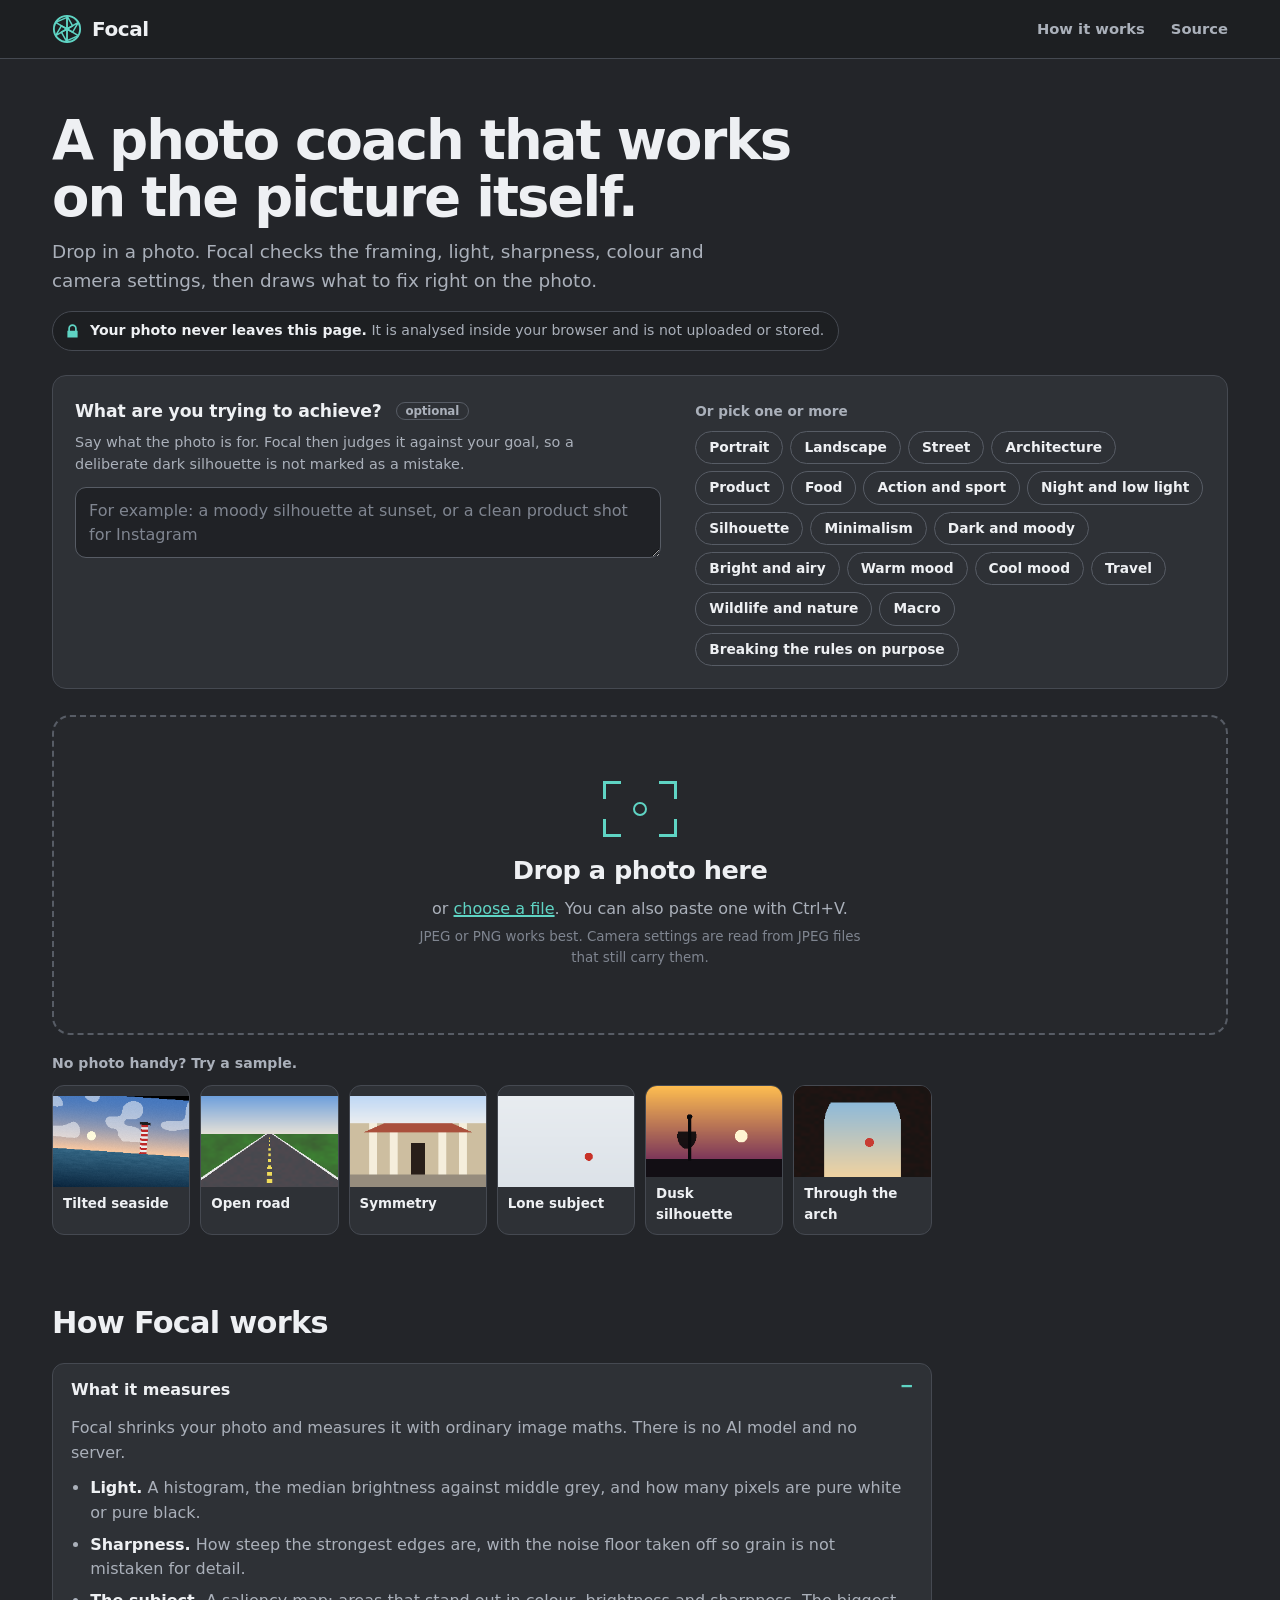
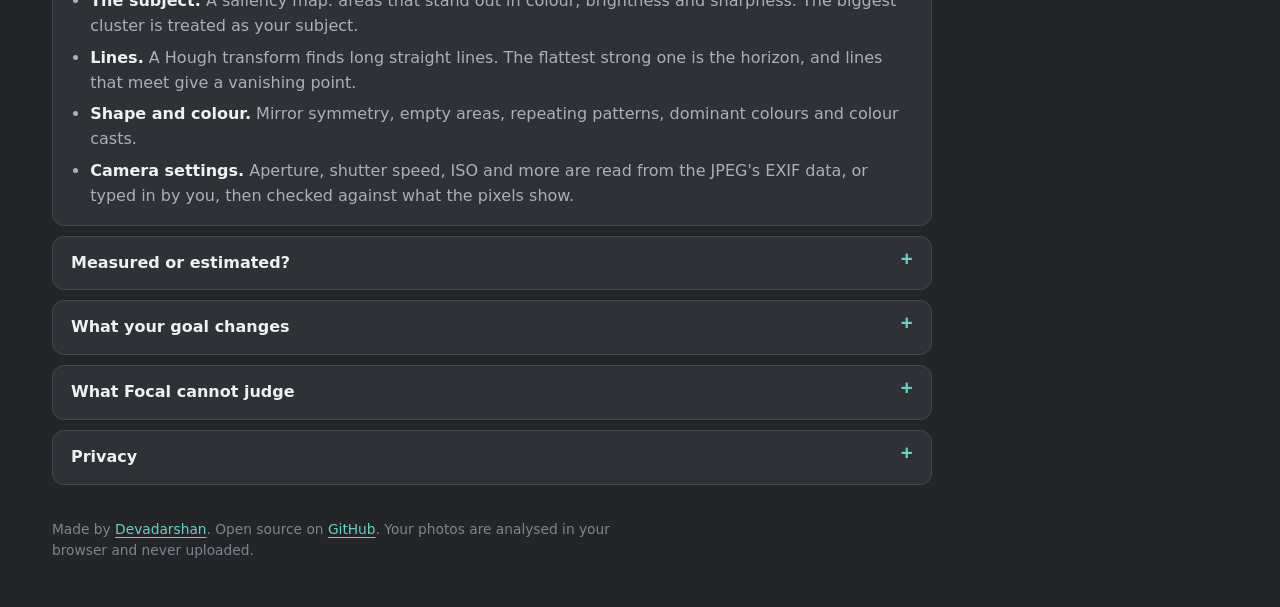
==== index.html @ 164c3d32 "Focal: browser photo coach with framing, light, sharpness, colour and settings checks" ====
<!doctype html>
<html lang="en">
<head>
<meta charset="utf-8">
<meta name="viewport" content="width=device-width, initial-scale=1, viewport-fit=cover">
<title>Focal: a photo coach that runs in your browser</title>
<meta name="description" content="Drop in a photo and Focal checks framing, light, sharpness, colour and camera settings, then shows what to fix right on the picture. Nothing is uploaded.">
<meta name="color-scheme" content="dark">
<link rel="icon" href="assets/icon.svg" type="image/svg+xml">
<link rel="stylesheet" href="css/style.css">
</head>
<body>
<a class="skip" href="#main">Skip to content</a>

<header class="top">
  <div class="wrap top-in">
    <a class="brand" href="./" aria-label="Focal home">
      <svg class="iris" viewBox="0 0 48 48" aria-hidden="true"><circle cx="24" cy="24" r="21" fill="none" stroke="currentColor" stroke-width="3"/><g fill="none" stroke="currentColor" stroke-width="2.4" stroke-linejoin="round"><path d="M24 3 33 19 24 24Z"/><path d="M42.2 13.5 33 29 24 24Z"/><path d="M42.2 34.5 24 24 24 42.5 Z" transform="rotate(0)"/><path d="M24 45 15 29 24 24Z"/><path d="M5.8 34.5 15 19 24 24Z"/><path d="M5.8 13.5 24 24 24 5.5Z"/></g></svg>
      <span>Focal</span>
    </a>
    <nav class="top-nav" aria-label="Page"><a href="#how">How it works</a><a href="https://github.com/devadd2105-max/focal">Source</a></nav>
  </div>
</header>

<main id="main" class="wrap">
  <section class="hero" id="hero">
    <h1>A photo coach that works on the picture itself.</h1>
    <p class="lead">Drop in a photo. Focal checks the framing, light, sharpness, colour and camera settings, then draws what to fix right on the photo.</p>
    <p class="priv"><svg viewBox="0 0 20 20" aria-hidden="true"><path d="M5 9V6.5a5 5 0 0 1 10 0V9h1v8H4V9Zm2 0h6V6.5a3 3 0 0 0-6 0Z" fill="currentColor"/></svg><span><strong>Your photo never leaves this page.</strong> It is analysed inside your browser and is not uploaded or stored.</span></p>
  </section>

  <section class="card intent" aria-labelledby="intent-h">
    <div class="intent-text">
      <label id="intent-h" for="intent">What are you trying to achieve? <span class="opt">optional</span></label>
      <p class="hint">Say what the photo is for. Focal then judges it against your goal, so a deliberate dark silhouette is not marked as a mistake.</p>
      <textarea id="intent" rows="2" maxlength="240" placeholder="For example: a moody silhouette at sunset, or a clean product shot for Instagram" spellcheck="true"></textarea>
      <p class="read" id="read" role="status" aria-live="polite"></p>
    </div>
    <div class="intent-chips">
      <p class="chips-l" id="chips-l">Or pick one or more</p>
      <div class="chips" id="chips" role="group" aria-labelledby="chips-l"></div>
    </div>
  </section>

  <section id="empty" class="empty" aria-labelledby="drop-h">
    <label class="drop" id="drop" for="file">
      <span class="drop-art" aria-hidden="true"><i></i><i></i><i></i><i></i><b></b></span>
      <span class="drop-t" id="drop-h">Drop a photo here</span>
      <span class="drop-s">or <u>choose a file</u>. You can also paste one with Ctrl+V.</span>
      <span class="drop-f">JPEG or PNG works best. Camera settings are read from JPEG files that still carry them.</span>
    </label>
    <input id="file" class="visually-hidden" type="file" accept="image/*">
    <div class="samples">
      <p class="samples-l">No photo handy? Try a sample.</p>
      <div class="sample-row" id="samples"></div>
    </div>
  </section>

  <p class="notice" id="notice" role="alert" hidden></p>
  <div class="busy" id="busy" hidden role="status"><span class="spin" aria-hidden="true"></span><span>Reading your photo…</span></div>

  <section id="result" class="result" hidden aria-label="Your photo and its report">
    <div class="viewer">
      <div class="vbar">
        <div class="vtools" role="group" aria-label="Overlays on the photo">
          <label class="sel"><span>Grid</span><select id="gridsel"><option value="off">Off</option><option value="thirds">Thirds</option><option value="golden">Golden ratio</option><option value="diagonals">Diagonals</option><option value="axis">Centre line</option></select></label>
          <button type="button" class="tgl" data-ov="subject" aria-pressed="false">Subject</button>
          <button type="button" class="tgl" data-ov="lines" aria-pressed="false">Lines</button>
          <button type="button" class="tgl" data-ov="horizon" aria-pressed="false">Horizon</button>
          <button type="button" class="tgl" data-ov="focus" aria-pressed="false">Focus</button>
          <button type="button" class="tgl" data-ov="zebra" aria-pressed="false">Clipping</button>
          <button type="button" class="tgl" data-ov="space" aria-pressed="false">Empty space</button>
        </div>
        <div class="vact">
          <button type="button" class="btn ghost" id="straighten" hidden>Straighten</button>
          <button type="button" class="btn ghost" id="restore" hidden>Back to original</button>
          <label class="btn ghost" for="file">New photo</label>
        </div>
      </div>
      <div class="vf">
        <i class="br tl"></i><i class="br tr"></i><i class="br bl"></i><i class="br brr"></i>
        <div class="frame" id="frame"><img id="photo" alt="Your photo, with the coach's overlays drawn over it" decoding="async"><canvas id="overlay" aria-hidden="true"></canvas></div>
      </div>
      <div class="readout" aria-label="Camera settings and histogram">
        <dl class="lcd" id="lcd"></dl>
        <canvas id="hist" width="240" height="72" aria-label="Brightness histogram" role="img"></canvas>
      </div>
    </div>

    <div class="report">
      <div class="card score" id="score" aria-live="polite">
        <div class="score-main"><div class="big" id="big">–</div><div class="big-l">out of 100<br><span id="verdict">&nbsp;</span></div></div>
        <div class="bars" id="bars"></div>
        <p class="goalline" id="goalline" hidden></p>
      </div>
      <div class="card first" id="first"></div>

      <div class="tabs" role="tablist" aria-label="Report sections" id="tabs">
        <button role="tab" id="t-overview" aria-controls="p-overview" aria-selected="true">Overview</button>
        <button role="tab" id="t-comp" aria-controls="p-comp" aria-selected="false" tabindex="-1">Composition</button>
        <button role="tab" id="t-light" aria-controls="p-light" aria-selected="false" tabindex="-1">Light and colour</button>
        <button role="tab" id="t-focus" aria-controls="p-focus" aria-selected="false" tabindex="-1">Sharpness</button>
        <button role="tab" id="t-set" aria-controls="p-set" aria-selected="false" tabindex="-1">Camera settings</button>
        <button role="tab" id="t-crops" aria-controls="p-crops" aria-selected="false" tabindex="-1">Crops</button>
        <button role="tab" id="t-tech" aria-controls="p-tech" aria-selected="false" tabindex="-1">All techniques</button>
      </div>
      <div class="panel" id="p-overview" role="tabpanel" aria-labelledby="t-overview" tabindex="0"></div>
      <div class="panel" id="p-comp" role="tabpanel" aria-labelledby="t-comp" tabindex="0" hidden></div>
      <div class="panel" id="p-light" role="tabpanel" aria-labelledby="t-light" tabindex="0" hidden></div>
      <div class="panel" id="p-focus" role="tabpanel" aria-labelledby="t-focus" tabindex="0" hidden></div>
      <div class="panel" id="p-set" role="tabpanel" aria-labelledby="t-set" tabindex="0" hidden></div>
      <div class="panel" id="p-crops" role="tabpanel" aria-labelledby="t-crops" tabindex="0" hidden></div>
      <div class="panel" id="p-tech" role="tabpanel" aria-labelledby="t-tech" tabindex="0" hidden></div>
    </div>
  </section>

  <section class="how" id="how" aria-labelledby="how-h">
    <h2 id="how-h">How Focal works</h2>
    <details open><summary>What it measures</summary><div class="d-body">
      <p>Focal shrinks your photo and measures it with ordinary image maths. There is no AI model and no server.</p>
      <ul>
        <li><b>Light.</b> A histogram, the median brightness against middle grey, and how many pixels are pure white or pure black.</li>
        <li><b>Sharpness.</b> How steep the strongest edges are, with the noise floor taken off so grain is not mistaken for detail.</li>
        <li><b>The subject.</b> A saliency map: areas that stand out in colour, brightness and sharpness. The biggest cluster is treated as your subject.</li>
        <li><b>Lines.</b> A Hough transform finds long straight lines. The flattest strong one is the horizon, and lines that meet give a vanishing point.</li>
        <li><b>Shape and colour.</b> Mirror symmetry, empty areas, repeating patterns, dominant colours and colour casts.</li>
        <li><b>Camera settings.</b> Aperture, shutter speed, ISO and more are read from the JPEG's EXIF data, or typed in by you, then checked against what the pixels show.</li>
      </ul>
    </div></details>
    <details><summary>Measured or estimated?</summary><div class="d-body">
      <p>Every finding is labelled. <b>Measured</b> means it comes straight from the pixels, such as the histogram or horizon angle. <b>Estimate</b> means a rule of thumb that can be wrong, such as "foreground layer" or "frame within a frame". Treat estimates as prompts to look again, not verdicts.</p>
    </div></details>
    <details><summary>What your goal changes</summary><div class="d-body">
      <p>Composition rules are guidelines. When you describe your goal, Focal re-weights each finding, and marks some "faults" as deliberate: crushed shadows in a silhouette, a tilt in street work, empty space in minimalism. It reads your words by matching keywords against a list of goals, so it shows which goals it matched. Technical problems such as blur or heavy noise are still reported.</p>
    </div></details>
    <details><summary>What Focal cannot judge</summary><div class="d-body">
      <p>Focal cannot judge emotion, storytelling, originality, S-curves, juxtaposition or scale. A photo can score low and still be a good photograph. Use the score as a checklist, not a grade of your eye.</p>
    </div></details>
    <details><summary>Privacy</summary><div class="d-body">
      <p>Your photo is decoded and analysed in this browser tab. It is never sent anywhere, and Focal keeps no copy. Closing the tab removes it. Straighten and crop work on a copy in memory, and the download is saved on your own device.</p>
    </div></details>
  </section>
</main>

<footer class="foot wrap"><p>Made by <a href="https://github.com/devadd2105-max">Devadarshan</a>. Open source on <a href="https://github.com/devadd2105-max/focal">GitHub</a>. Your photos are analysed in your browser and never uploaded.</p></footer>
<script type="module" src="js/app.js"></script>
</body>
</html>
---- css/style.css ----
/* Focal. A neutral grey surround (the colour photographers edit on, so it never tints your judgement),
   focus-peaking cyan for what works, amber and red for what needs attention. */
:root {
  --bg: #232529; --panel: #2e3136; --panel-2: #383b41; --line: #454951; --line-2: #575c65;
  --text: #eef0f3; --mute: #aab0ba; --faint: #7f8590; --ink: #141518;
  --good: #5fd4c4; --warn: #ffb84a; --bad: #ff6b7d; --info: #9db8ff;
  --sans: ui-sans-serif, system-ui, -apple-system, "Segoe UI", Roboto, "Helvetica Neue", Arial, sans-serif;
  --mono: ui-monospace, "SF Mono", "Cascadia Mono", Consolas, "Liberation Mono", monospace;
  --r: 14px;
}
* { box-sizing: border-box; }
html { -webkit-text-size-adjust: 100%; scroll-behavior: smooth; }
body { margin: 0; background: var(--bg); color: var(--text); font: 400 16px/1.55 var(--sans); min-height: 100vh; }
@media (prefers-reduced-motion: reduce) { html { scroll-behavior: auto; } *, *::before, *::after { animation: none !important; transition: none !important; } }
img, canvas { display: block; }
a { color: var(--good); text-underline-offset: 3px; }
a:hover { color: #fff; }
button, select, textarea, input { font: inherit; color: inherit; }
:focus-visible { outline: 3px solid var(--good); outline-offset: 2px; border-radius: 6px; }
.visually-hidden { position: absolute !important; width: 1px; height: 1px; overflow: hidden; clip: rect(0 0 0 0); white-space: nowrap; }
.skip { position: absolute; left: 12px; top: -60px; background: var(--good); color: var(--ink); padding: 8px 14px; border-radius: 8px; font-weight: 700; z-index: 20; }
.skip:focus { top: 10px; }
.wrap { width: 100%; max-width: 1240px; margin: 0 auto; padding-inline: clamp(14px, 3vw, 32px); }
[hidden] { display: none !important; }

/* ---------------------------------------------------------------- top */
.top { border-bottom: 1px solid var(--line); background: #1d1f22; }
.top-in { display: flex; align-items: center; justify-content: space-between; min-height: 58px; }
.brand { display: inline-flex; align-items: center; gap: 10px; color: var(--text); text-decoration: none; font-weight: 800; font-size: 1.25rem; letter-spacing: -0.02em; }
.iris { width: 30px; height: 30px; color: var(--good); }
.top-nav { display: flex; gap: clamp(12px, 3vw, 26px); }
.top-nav a { color: var(--mute); text-decoration: none; font-weight: 600; font-size: .92rem; }
.top-nav a:hover { color: #fff; }

/* --------------------------------------------------------------- hero */
.hero { padding: clamp(26px, 5vw, 54px) 0 clamp(14px, 2.5vw, 24px); }
.hero h1 { margin: 0 0 12px; max-width: 21ch; font-size: clamp(2rem, 5vw, 3.4rem); line-height: 1.04; font-weight: 800; letter-spacing: -0.035em; text-wrap: balance; }
.lead { margin: 0 0 16px; max-width: 58ch; color: var(--mute); font-size: clamp(1rem, 1.6vw, 1.15rem); }
.priv { display: inline-flex; align-items: flex-start; gap: 9px; margin: 0; padding: 8px 14px 8px 11px; border: 1px solid var(--line); border-radius: 999px; background: #1d1f22; color: var(--mute); font-size: .88rem; max-width: 100%; }
.priv svg { flex: none; width: 17px; height: 17px; margin-top: 3px; color: var(--good); }
.priv strong { color: var(--text); }

/* -------------------------------------------------------------- cards */
.card { background: var(--panel); border: 1px solid var(--line); border-radius: var(--r); padding: clamp(14px, 2.2vw, 22px); }
.opt { margin-left: 8px; padding: 1px 9px; border: 1px solid var(--line-2); border-radius: 99px; color: var(--mute); font-size: .74rem; font-weight: 700; vertical-align: 2px; }
.btn { appearance: none; display: inline-flex; align-items: center; justify-content: center; gap: 6px; padding: 8px 14px; border: 1.5px solid var(--good); border-radius: 10px; background: var(--good); color: var(--ink); font-weight: 700; font-size: .9rem; cursor: pointer; text-decoration: none; line-height: 1.2; transition: background .15s, transform .08s; }
.btn:hover { background: #8be3d6; }
.btn:active { transform: translateY(1px); }
.btn.ghost { background: transparent; color: var(--text); border-color: var(--line-2); }
.btn.ghost:hover { background: var(--panel-2); border-color: var(--mute); }
.btn.small { padding: 5px 10px; font-size: .82rem; }

/* ------------------------------------------------------------- intent */
.intent { display: grid; grid-template-columns: minmax(0, 1.15fr) minmax(0, 1fr); gap: clamp(16px, 3vw, 34px); margin-bottom: clamp(16px, 2.5vw, 26px); }
.intent label { font-weight: 800; font-size: 1.08rem; display: block; letter-spacing: -0.01em; }
.hint { margin: 6px 0 12px; color: var(--mute); font-size: .9rem; max-width: 60ch; }
#intent { width: 100%; padding: 11px 13px; background: #202226; border: 1.5px solid var(--line-2); border-radius: 11px; resize: vertical; min-height: 3.4em; line-height: 1.45; }
#intent::placeholder { color: var(--faint); }
#intent:focus { outline: none; border-color: var(--good); box-shadow: 0 0 0 3px #5fd4c433; }
.read { min-height: 1.4em; margin: 8px 0 0; font-size: .88rem; color: var(--mute); }
.read b { color: var(--good); font-weight: 700; }
.read.warn { color: var(--warn); }
.chips-l { margin: 3px 0 9px; font-size: .85rem; font-weight: 700; color: var(--mute); }
.chips { display: flex; flex-wrap: wrap; gap: 7px; }
.chip { appearance: none; cursor: pointer; border: 1.5px solid var(--line-2); background: transparent; border-radius: 99px; padding: 5px 13px; font-size: .86rem; font-weight: 600; color: var(--text); transition: background .12s, border-color .12s; }
.chip:hover { border-color: var(--mute); background: var(--panel-2); }
.chip[aria-pressed="true"] { background: var(--good); border-color: var(--good); color: var(--ink); }

/* -------------------------------------------------------------- empty */
.empty { display: grid; gap: 18px; padding-bottom: 8px; }
.drop { display: grid; justify-items: center; gap: 6px; text-align: center; padding: clamp(30px, 6vw, 64px) 18px; border: 2px dashed var(--line-2); border-radius: 18px; cursor: pointer; background: #26282c; transition: border-color .15s, background .15s; }
.drop:hover, .drop.over { border-color: var(--good); background: #283033; }
.drop-art { position: relative; width: 74px; height: 56px; margin-bottom: 8px; }
.drop-art i { position: absolute; width: 18px; height: 18px; border: 3px solid var(--good); }
.drop-art i:nth-child(1) { left: 0; top: 0; border-right: 0; border-bottom: 0; } .drop-art i:nth-child(2) { right: 0; top: 0; border-left: 0; border-bottom: 0; }
.drop-art i:nth-child(3) { left: 0; bottom: 0; border-right: 0; border-top: 0; } .drop-art i:nth-child(4) { right: 0; bottom: 0; border-left: 0; border-top: 0; }
.drop-art b { position: absolute; left: 50%; top: 50%; width: 14px; height: 14px; margin: -7px 0 0 -7px; border: 2px solid var(--good); border-radius: 50%; }
.drop-t { font-size: clamp(1.2rem, 2.6vw, 1.6rem); font-weight: 800; letter-spacing: -0.02em; }
.drop-s { color: var(--mute); } .drop-s u { color: var(--good); text-decoration-thickness: 2px; }
.drop-f { color: var(--faint); font-size: .84rem; max-width: 52ch; }
.samples-l { margin: 0 0 10px; color: var(--mute); font-weight: 700; font-size: .88rem; }
.sample-row { display: grid; grid-template-columns: repeat(auto-fill, minmax(138px, 1fr)); gap: 10px; }
.sample { appearance: none; cursor: pointer; padding: 0; text-align: left; border: 1.5px solid var(--line); background: var(--panel); border-radius: 12px; overflow: hidden; color: var(--text); transition: border-color .12s, transform .12s; }
.sample:hover { border-color: var(--good); transform: translateY(-2px); }
.sample canvas { width: 100%; height: auto; aspect-ratio: 3 / 2; background: #1b1c1f; object-fit: cover; }
.sample span { display: block; padding: 7px 10px 9px; font-size: .84rem; font-weight: 700; }
.notice { margin: 14px 0 0; padding: 12px 16px; border: 1px solid #ff6b7d66; background: #ff6b7d1a; border-radius: 12px; color: #ffd0d6; }
.busy { display: flex; align-items: center; gap: 12px; margin: 16px 0; padding: 18px; color: var(--mute); }
.spin { width: 22px; height: 22px; border: 3px solid var(--line-2); border-top-color: var(--good); border-radius: 50%; animation: spin .8s linear infinite; }
@keyframes spin { to { transform: rotate(360deg); } }

/* ------------------------------------------------------------- result */
.result { display: grid; grid-template-columns: minmax(0, 1.22fr) minmax(0, 1fr); gap: clamp(16px, 2.6vw, 30px); align-items: start; padding-bottom: 8px; }
.viewer { position: sticky; top: 12px; min-width: 0; }
.vbar { display: flex; flex-wrap: wrap; justify-content: space-between; align-items: center; gap: 8px 12px; margin-bottom: 10px; }
.vtools { display: flex; flex-wrap: wrap; gap: 6px; align-items: center; }
.sel { display: inline-flex; align-items: center; gap: 7px; padding: 0 4px 0 11px; border: 1.5px solid var(--line-2); border-radius: 99px; font-size: .84rem; font-weight: 700; color: var(--mute); }
.sel select { appearance: none; background: transparent; border: 0; padding: 6px 22px 6px 2px; font-weight: 700; font-size: .84rem; color: var(--text); cursor: pointer; background-image: linear-gradient(45deg, transparent 50%, var(--mute) 50%), linear-gradient(135deg, var(--mute) 50%, transparent 50%); background-position: calc(100% - 11px) 55%, calc(100% - 7px) 55%; background-size: 4px 4px; background-repeat: no-repeat; }
.sel select option { background: var(--panel); color: var(--text); }
.tgl { appearance: none; cursor: pointer; border: 1.5px solid var(--line-2); background: transparent; border-radius: 99px; padding: 5px 12px; font-size: .84rem; font-weight: 700; color: var(--text); transition: background .12s; }
.tgl:hover { background: var(--panel-2); }
.tgl[aria-pressed="true"] { background: var(--good); color: var(--ink); border-color: var(--good); }
.vact { display: flex; gap: 6px; flex-wrap: wrap; }
.vact .btn { padding: 6px 12px; font-size: .84rem; }
.vact label.btn { cursor: pointer; }
.vf { position: relative; display: grid; place-items: center; padding: clamp(14px, 3vw, 26px); background: #191a1d; border: 1px solid var(--line); border-radius: var(--r) var(--r) 0 0; min-height: 200px; }
.br { position: absolute; width: 20px; height: 20px; border: 3px solid #ffffff99; pointer-events: none; z-index: 2; }
.br.tl { left: 8px; top: 8px; border-right: 0; border-bottom: 0; } .br.tr { right: 8px; top: 8px; border-left: 0; border-bottom: 0; }
.br.bl { left: 8px; bottom: 8px; border-right: 0; border-top: 0; } .br.brr { right: 8px; bottom: 8px; border-left: 0; border-top: 0; }
.frame { position: relative; width: fit-content; max-width: 100%; line-height: 0; }
.frame img { max-width: 100%; max-height: min(68vh, 760px); width: auto; height: auto; border-radius: 3px; user-select: none; -webkit-user-drag: none; }
.frame canvas { position: absolute; inset: 0; width: 100%; height: 100%; pointer-events: none; }
.readout { display: flex; align-items: center; justify-content: space-between; gap: 14px; padding: 10px 14px; background: #101113; border: 1px solid var(--line); border-top: 0; border-radius: 0 0 var(--r) var(--r); }
.lcd { display: flex; flex-wrap: wrap; gap: 4px 20px; margin: 0; font-family: var(--mono); min-width: 0; }
.lcd div { display: flex; flex-direction: column; }
.lcd dt { font-size: .62rem; letter-spacing: .08em; text-transform: uppercase; color: var(--faint); }
.lcd dd { margin: 0; font-size: 1.05rem; font-weight: 700; color: #e9f7f4; font-variant-numeric: tabular-nums; }
.lcd .none { color: var(--faint); font-weight: 500; font-size: .82rem; font-family: var(--sans); }
#hist { flex: none; width: 150px; height: 46px; background: #17181b; border-radius: 6px; }

/* -------------------------------------------------------------- score */
.report { min-width: 0; display: grid; gap: 14px; }
.score { display: grid; grid-template-columns: auto minmax(0, 1fr); gap: 8px clamp(14px, 3vw, 28px); align-items: center; }
.score-main { display: flex; align-items: center; gap: 12px; }
.big { font-size: clamp(3.4rem, 8vw, 4.9rem); font-weight: 800; letter-spacing: -0.05em; line-height: 1; font-variant-numeric: tabular-nums; color: var(--c, var(--text)); }
.big-l { font-size: .82rem; color: var(--mute); line-height: 1.35; }
.big-l span { color: var(--text); font-weight: 800; font-size: 1rem; }
.bars { display: grid; gap: 9px; }
.bar { display: grid; grid-template-columns: 6.7em minmax(0, 1fr) 2.2em; align-items: center; gap: 10px; font-size: .86rem; }
.bar b { font-weight: 700; color: var(--mute); }
.bar .track { height: 9px; background: #1b1d20; border-radius: 99px; overflow: hidden; }
.bar .fill { display: block; height: 100%; width: 0; border-radius: 99px; background: var(--c, var(--good)); transition: width .5s cubic-bezier(.2, .9, .3, 1); }
.bar em { font-style: normal; font-family: var(--mono); font-weight: 700; text-align: right; font-variant-numeric: tabular-nums; }
.goalline { grid-column: 1 / -1; margin: 6px 0 0; padding: 10px 12px; border: 1px dashed var(--line-2); border-radius: 10px; font-size: .9rem; color: var(--mute); }
.goalline b { color: var(--text); }
.first h2 { margin: 0 0 10px; font-size: 1.1rem; letter-spacing: -0.01em; }
.first ol { list-style: none; margin: 0; padding: 0; display: grid; gap: 10px; counter-reset: n; }
.first li { counter-increment: n; display: grid; grid-template-columns: 1.7em minmax(0, 1fr) auto; gap: 4px 10px; align-items: start; }
.first li::before { content: counter(n); display: grid; place-items: center; width: 1.6em; height: 1.6em; border-radius: 50%; background: var(--panel-2); border: 1px solid var(--line-2); font-weight: 800; font-size: .8rem; margin-top: 2px; }
.first li p { margin: 2px 0 0; color: var(--mute); font-size: .9rem; }
.first li b { font-weight: 700; }
.first .none { margin: 0; color: var(--mute); }

/* --------------------------------------------------------------- tabs */
.tabs { display: flex; gap: 4px; overflow-x: auto; scrollbar-width: none; border-bottom: 1px solid var(--line); margin-top: 4px; -webkit-overflow-scrolling: touch; }
.tabs::-webkit-scrollbar { display: none; }
.tabs button { appearance: none; flex: none; background: transparent; border: 0; border-bottom: 3px solid transparent; padding: 10px 12px; color: var(--mute); font-weight: 700; font-size: .9rem; cursor: pointer; white-space: nowrap; margin-bottom: -1px; }
.tabs button:hover { color: var(--text); }
.tabs button[aria-selected="true"] { color: var(--text); border-bottom-color: var(--good); }
.panel { display: grid; gap: 12px; padding-top: 4px; min-width: 0; }
.panel:focus-visible { outline-offset: 6px; }
.panel h3 { margin: 10px 0 0; font-size: .98rem; letter-spacing: -0.01em; }
.panel h3:first-child { margin-top: 0; }
.panel > p { margin: 0; color: var(--mute); font-size: .92rem; }

/* ----------------------------------------------------------- findings */
.f { --c: var(--faint); position: relative; padding: 13px 15px 13px 18px; background: var(--panel); border: 1px solid var(--line); border-radius: 12px; overflow: hidden; }
.f::before { content: ""; position: absolute; left: 0; top: 0; bottom: 0; width: 5px; background: var(--c); }
.f.sev-lo { --c: var(--warn); } .f.sev-hi { --c: var(--bad); } .f.good { --c: var(--good); } .f.intent { --c: var(--info); } .f.info { --c: var(--faint); }
.f-head { display: flex; flex-wrap: wrap; align-items: baseline; gap: 4px 10px; }
.f-head h4 { margin: 0; font-size: 1rem; font-weight: 800; letter-spacing: -0.01em; }
.tag { font-family: var(--mono); font-size: .74rem; padding: 1px 8px; border-radius: 99px; border: 1px solid var(--line-2); color: var(--mute); white-space: normal; }
.tag.est { border-style: dashed; }
.tag.intent { color: var(--info); border-color: #9db8ff77; }
.tag.ok { color: var(--good); border-color: #5fd4c477; }
.f p { margin: 5px 0 0; color: var(--mute); font-size: .92rem; }
.f details { margin-top: 8px; }
.f summary { cursor: pointer; font-weight: 700; font-size: .86rem; color: var(--text); }
.f details p { color: var(--text); }
.f details b { color: var(--good); font-weight: 700; }
.f .act { margin-top: 9px; display: flex; flex-wrap: wrap; gap: 8px; }
.intent-note { color: var(--info) !important; }

/* panels: light and colour */
.meter { padding: 4px 2px 0; }
.meter svg { width: 100%; height: auto; overflow: visible; }
.palette { display: flex; height: 38px; border-radius: 9px; overflow: hidden; border: 1px solid var(--line); }
.palette i { display: block; min-width: 4px; }
.pal-l { display: flex; flex-wrap: wrap; gap: 4px 14px; margin: 6px 0 0; font-size: .8rem; color: var(--mute); font-family: var(--mono); }
.fits { display: grid; gap: 7px; }
.fit { display: grid; grid-template-columns: 8.8em minmax(0, 1fr) 2.6em; gap: 10px; align-items: center; font-size: .86rem; }
.fit .track { height: 8px; background: #1b1d20; border-radius: 99px; overflow: hidden; }
.fit .fill { display: block; height: 100%; background: var(--good); border-radius: 99px; }
.fit.best b { color: var(--good); }
.fit em { font-style: normal; font-family: var(--mono); text-align: right; color: var(--mute); }

/* settings form */
.setcard { padding: 14px 15px; background: var(--panel); border: 1px solid var(--line); border-radius: 12px; }
.setcard h4 { margin: 0 0 8px; font-size: 1rem; }
.srcnote { margin: 0 0 10px; color: var(--mute); font-size: .88rem; }
.setform { display: grid; grid-template-columns: repeat(2, minmax(0, 1fr)); gap: 10px 12px; }
.setform label { display: grid; gap: 3px; font-size: .78rem; font-weight: 700; color: var(--mute); }
.setform label.wide { grid-column: 1 / -1; }
.setform input, .setform select { width: 100%; padding: 8px 10px; background: #202226; border: 1.5px solid var(--line-2); border-radius: 9px; font-size: .95rem; font-family: var(--mono); color: var(--text); min-width: 0; }
.setform input::placeholder { color: var(--faint); }
.setform input:focus, .setform select:focus { outline: none; border-color: var(--good); }
.setform small { font-weight: 500; color: var(--faint); font-family: var(--sans); }
.setcard .row { display: flex; gap: 8px; margin-top: 12px; flex-wrap: wrap; }

/* crops */
.crops { display: grid; gap: 12px; }
.crop { display: grid; grid-template-columns: 112px minmax(0, 1fr); gap: 4px 14px; padding: 12px; background: var(--panel); border: 1px solid var(--line); border-radius: 12px; align-items: start; }
.crop canvas { width: 112px; height: auto; max-height: 112px; border-radius: 6px; background: #1b1c1f; object-fit: contain; }
.crop h4 { margin: 0; font-size: .98rem; }
.crop p { margin: 3px 0 0; font-size: .88rem; color: var(--mute); }
.crop .act { grid-column: 1 / -1; display: flex; flex-wrap: wrap; gap: 8px; margin-top: 8px; }
.gain { color: var(--good); font-family: var(--mono); font-weight: 700; }

/* techniques */
.tgroup { display: grid; gap: 6px; }
.tgroup h3 { margin-bottom: 2px; }
.tech { border: 1px solid var(--line); background: var(--panel); border-radius: 10px; }
.tech summary { cursor: pointer; padding: 9px 12px; display: grid; grid-template-columns: 1.5em minmax(0, 1fr) auto; gap: 8px; align-items: center; list-style: none; font-weight: 700; font-size: .92rem; }
.tech summary::-webkit-details-marker { display: none; }
.tech .mk { display: grid; place-items: center; width: 1.3em; height: 1.3em; border-radius: 50%; border: 1.5px solid var(--line-2); font-size: .8rem; color: var(--faint); }
.tech.used .mk { background: var(--good); border-color: var(--good); color: var(--ink); }
.tech.used summary { color: var(--text); } .tech:not(.used) summary { color: var(--mute); }
.tech .body { padding: 0 12px 11px 42px; font-size: .88rem; color: var(--mute); display: grid; gap: 4px; }
.tech .body b { color: var(--text); }
.chip-list { display: flex; flex-wrap: wrap; gap: 6px; margin: 0; padding: 0; list-style: none; }
.chip-list li { padding: 3px 10px; border: 1px dashed var(--line-2); border-radius: 99px; font-size: .82rem; color: var(--mute); }
.tips { margin: 0; padding-left: 1.2em; color: var(--mute); font-size: .9rem; display: grid; gap: 4px; }
.tips b { color: var(--text); }

/* -------------------------------------------------------------- how */
.how { padding: clamp(28px, 5vw, 56px) 0 8px; max-width: 880px; }
.how h2 { margin: 0 0 16px; font-size: clamp(1.4rem, 3vw, 1.9rem); letter-spacing: -0.025em; }
.how details { margin-top: 10px; background: var(--panel); border: 1px solid var(--line); border-radius: 12px; }
.how summary { cursor: pointer; padding: 14px 18px; font-weight: 800; list-style: none; display: flex; justify-content: space-between; gap: 12px; }
.how summary::-webkit-details-marker { display: none; }
.how summary::after { content: "+"; font: 700 1.3em/1 var(--mono); color: var(--good); }
.how details[open] summary::after { content: "−"; }
.d-body { padding: 0 18px 16px; display: grid; gap: 10px; color: var(--mute); }
.d-body p, .d-body ul { margin: 0; } .d-body ul { padding-left: 1.2em; display: grid; gap: 7px; } .d-body b { color: var(--text); }
.foot { padding-top: 26px; padding-bottom: 46px; color: var(--faint); font-size: .86rem; }
.foot p { margin: 0; max-width: 70ch; }

/* ---------------------------------------------------------- responsive */
@media (max-width: 1000px) {
  .result { grid-template-columns: minmax(0, 1fr); }
  .viewer { position: static; }
  .intent { grid-template-columns: minmax(0, 1fr); }
}
@media (max-width: 640px) {
  .vtools { flex-wrap: nowrap; overflow-x: auto; max-width: 100%; padding-bottom: 4px; scrollbar-width: none; }
  .vtools::-webkit-scrollbar { display: none; }
  .vtools > * { flex: none; }
  .vbar { flex-direction: column; align-items: stretch; }
  .vact { justify-content: flex-start; }
  .score { grid-template-columns: minmax(0, 1fr); }
  .readout { flex-direction: column; align-items: stretch; }
  #hist { width: 100%; height: 56px; }
  .crop { grid-template-columns: 84px minmax(0, 1fr); } .crop canvas { width: 84px; }
  .setform { grid-template-columns: minmax(0, 1fr); }
  .fit { grid-template-columns: 7.4em minmax(0, 1fr) 2.6em; }
  .first li { grid-template-columns: 1.7em minmax(0, 1fr); } .first li .btn { grid-column: 2; justify-self: start; }
  .hero h1 { max-width: none; }
}
.drop:focus-within{border-color:var(--good);outline:3px solid var(--good);outline-offset:3px}
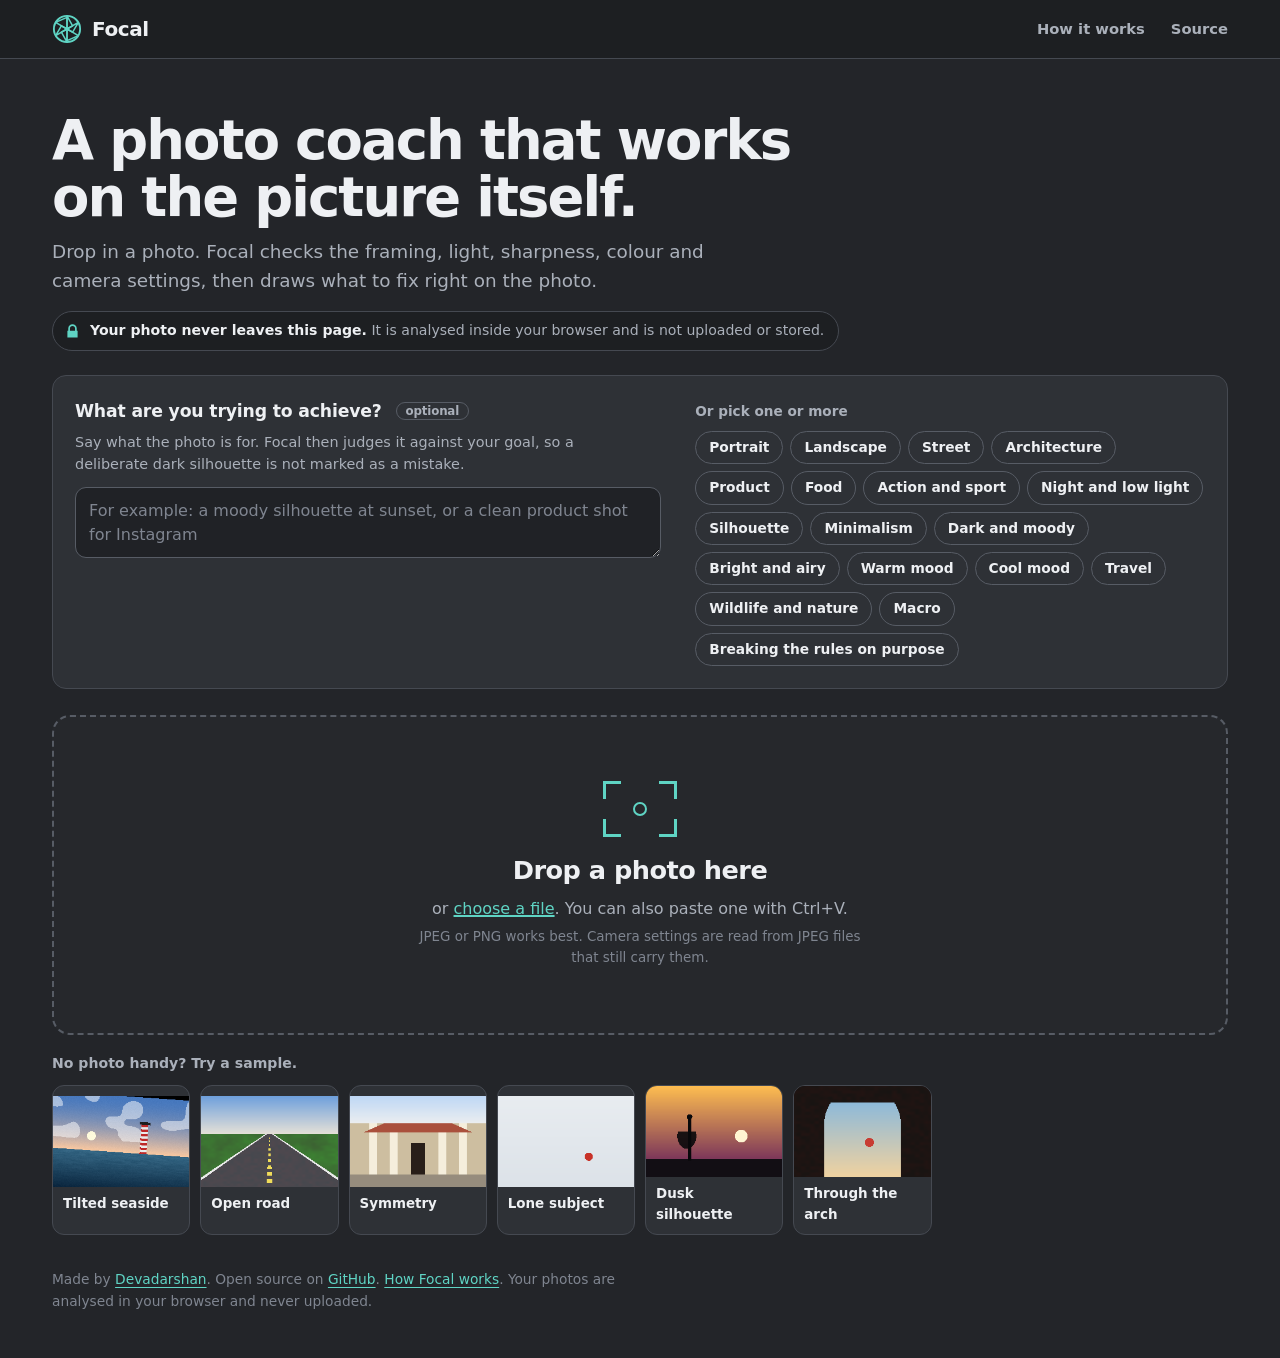
==== commit ba56944d: "Move How Focal works to its own page" ====
--- a/index.html
+++ b/index.html
@@ -18,7 +18,7 @@
       <svg class="iris" viewBox="0 0 48 48" aria-hidden="true"><circle cx="24" cy="24" r="21" fill="none" stroke="currentColor" stroke-width="3"/><g fill="none" stroke="currentColor" stroke-width="2.4" stroke-linejoin="round"><path d="M24 3 33 19 24 24Z"/><path d="M42.2 13.5 33 29 24 24Z"/><path d="M42.2 34.5 24 24 24 42.5 Z" transform="rotate(0)"/><path d="M24 45 15 29 24 24Z"/><path d="M5.8 34.5 15 19 24 24Z"/><path d="M5.8 13.5 24 24 24 5.5Z"/></g></svg>
       <span>Focal</span>
     </a>
-    <nav class="top-nav" aria-label="Page"><a href="#how">How it works</a><a href="https://github.com/devadd2105-max/focal">Source</a></nav>
+    <nav class="top-nav" aria-label="Page"><a href="how-it-works.html">How it works</a><a href="https://github.com/devadd2105-max/focal">Source</a></nav>
   </div>
 </header>
 
@@ -113,36 +113,9 @@
       <div class="panel" id="p-tech" role="tabpanel" aria-labelledby="t-tech" tabindex="0" hidden></div>
     </div>
   </section>
-
-  <section class="how" id="how" aria-labelledby="how-h">
-    <h2 id="how-h">How Focal works</h2>
-    <details open><summary>What it measures</summary><div class="d-body">
-      <p>Focal shrinks your photo and measures it with ordinary image maths. There is no AI model and no server.</p>
-      <ul>
-        <li><b>Light.</b> A histogram, the median brightness against middle grey, and how many pixels are pure white or pure black.</li>
-        <li><b>Sharpness.</b> How steep the strongest edges are, with the noise floor taken off so grain is not mistaken for detail.</li>
-        <li><b>The subject.</b> A saliency map: areas that stand out in colour, brightness and sharpness. The biggest cluster is treated as your subject.</li>
-        <li><b>Lines.</b> A Hough transform finds long straight lines. The flattest strong one is the horizon, and lines that meet give a vanishing point.</li>
-        <li><b>Shape and colour.</b> Mirror symmetry, empty areas, repeating patterns, dominant colours and colour casts.</li>
-        <li><b>Camera settings.</b> Aperture, shutter speed, ISO and more are read from the JPEG's EXIF data, or typed in by you, then checked against what the pixels show.</li>
-      </ul>
-    </div></details>
-    <details><summary>Measured or estimated?</summary><div class="d-body">
-      <p>Every finding is labelled. <b>Measured</b> means it comes straight from the pixels, such as the histogram or horizon angle. <b>Estimate</b> means a rule of thumb that can be wrong, such as "foreground layer" or "frame within a frame". Treat estimates as prompts to look again, not verdicts.</p>
-    </div></details>
-    <details><summary>What your goal changes</summary><div class="d-body">
-      <p>Composition rules are guidelines. When you describe your goal, Focal re-weights each finding, and marks some "faults" as deliberate: crushed shadows in a silhouette, a tilt in street work, empty space in minimalism. It reads your words by matching keywords against a list of goals, so it shows which goals it matched. Technical problems such as blur or heavy noise are still reported.</p>
-    </div></details>
-    <details><summary>What Focal cannot judge</summary><div class="d-body">
-      <p>Focal cannot judge emotion, storytelling, originality, S-curves, juxtaposition or scale. A photo can score low and still be a good photograph. Use the score as a checklist, not a grade of your eye.</p>
-    </div></details>
-    <details><summary>Privacy</summary><div class="d-body">
-      <p>Your photo is decoded and analysed in this browser tab. It is never sent anywhere, and Focal keeps no copy. Closing the tab removes it. Straighten and crop work on a copy in memory, and the download is saved on your own device.</p>
-    </div></details>
-  </section>
 </main>
 
-<footer class="foot wrap"><p>Made by <a href="https://github.com/devadd2105-max">Devadarshan</a>. Open source on <a href="https://github.com/devadd2105-max/focal">GitHub</a>. Your photos are analysed in your browser and never uploaded.</p></footer>
+<footer class="foot wrap"><p>Made by <a href="https://github.com/devadd2105-max">Devadarshan</a>. Open source on <a href="https://github.com/devadd2105-max/focal">GitHub</a>. <a href="how-it-works.html">How Focal works</a>. Your photos are analysed in your browser and never uploaded.</p></footer>
 <script type="module" src="js/app.js"></script>
 </body>
 </html>
--- a/css/style.css
+++ b/css/style.css
@@ -257,3 +257,27 @@
   .hero h1 { max-width: none; }
 }
 .drop:focus-within{border-color:var(--good);outline:3px solid var(--good);outline-offset:3px}
+
+/* impact, playbook, eye */
+.working .wlist, .eye { list-style: none; margin: 0; padding: 0; display: grid; gap: 8px; }
+.working .wlist li { display: grid; gap: 2px; padding: 8px 10px 8px 12px; border-left: 3px solid var(--good); background: rgba(255,255,255,.02); border-radius: 0 8px 8px 0; }
+.working .wlist li.up { border-left-color: var(--warn); }
+.working .wlist b { font-size: .95rem; }
+.working .wlist span { color: var(--muted); font-size: .9rem; }
+.working h4.lift { margin-top: 14px; }
+.eye { counter-reset: q; }
+.eye li { counter-increment: q; padding-left: 28px; position: relative; color: var(--text); }
+.eye li::before { content: counter(q); position: absolute; left: 0; top: 0; width: 20px; height: 20px; border-radius: 50%; border: 1px solid var(--line); display: grid; place-items: center; font-size: .75rem; color: var(--muted); }
+.playbook .tablewrap { overflow-x: auto; margin: 8px 0 12px; }
+.playbook table { border-collapse: collapse; width: 100%; min-width: 520px; font-size: .88rem; }
+.playbook th, .playbook td { text-align: left; padding: 7px 9px; border-bottom: 1px solid var(--line); vertical-align: top; }
+.playbook thead th { color: var(--muted); font-weight: 600; }
+.playbook details { margin-top: 8px; border-top: 1px solid var(--line); padding-top: 8px; }
+.playbook summary { cursor: pointer; font-weight: 600; }
+.panel > *, .setcard { min-width: 0; max-width: 100%; }
+.playbook .tablewrap { max-width: 100%; overflow-x: auto; -webkit-overflow-scrolling: touch; }
+
+.sits { list-style: none; margin: 10px 0 14px; padding: 0; display: grid; gap: 8px; }
+.sit { display: grid; gap: 4px; padding: 9px 11px; border: 1px solid var(--line); border-radius: 10px; background: rgba(255,255,255,.02); }
+.sit .vals { display: flex; flex-wrap: wrap; gap: 4px 6px; }
+.sit .vals i { font-style: normal; font-size: .82rem; padding: 2px 8px; border-radius: 999px; background: var(--panel); border: 1px solid var(--line); color: var(--text); }
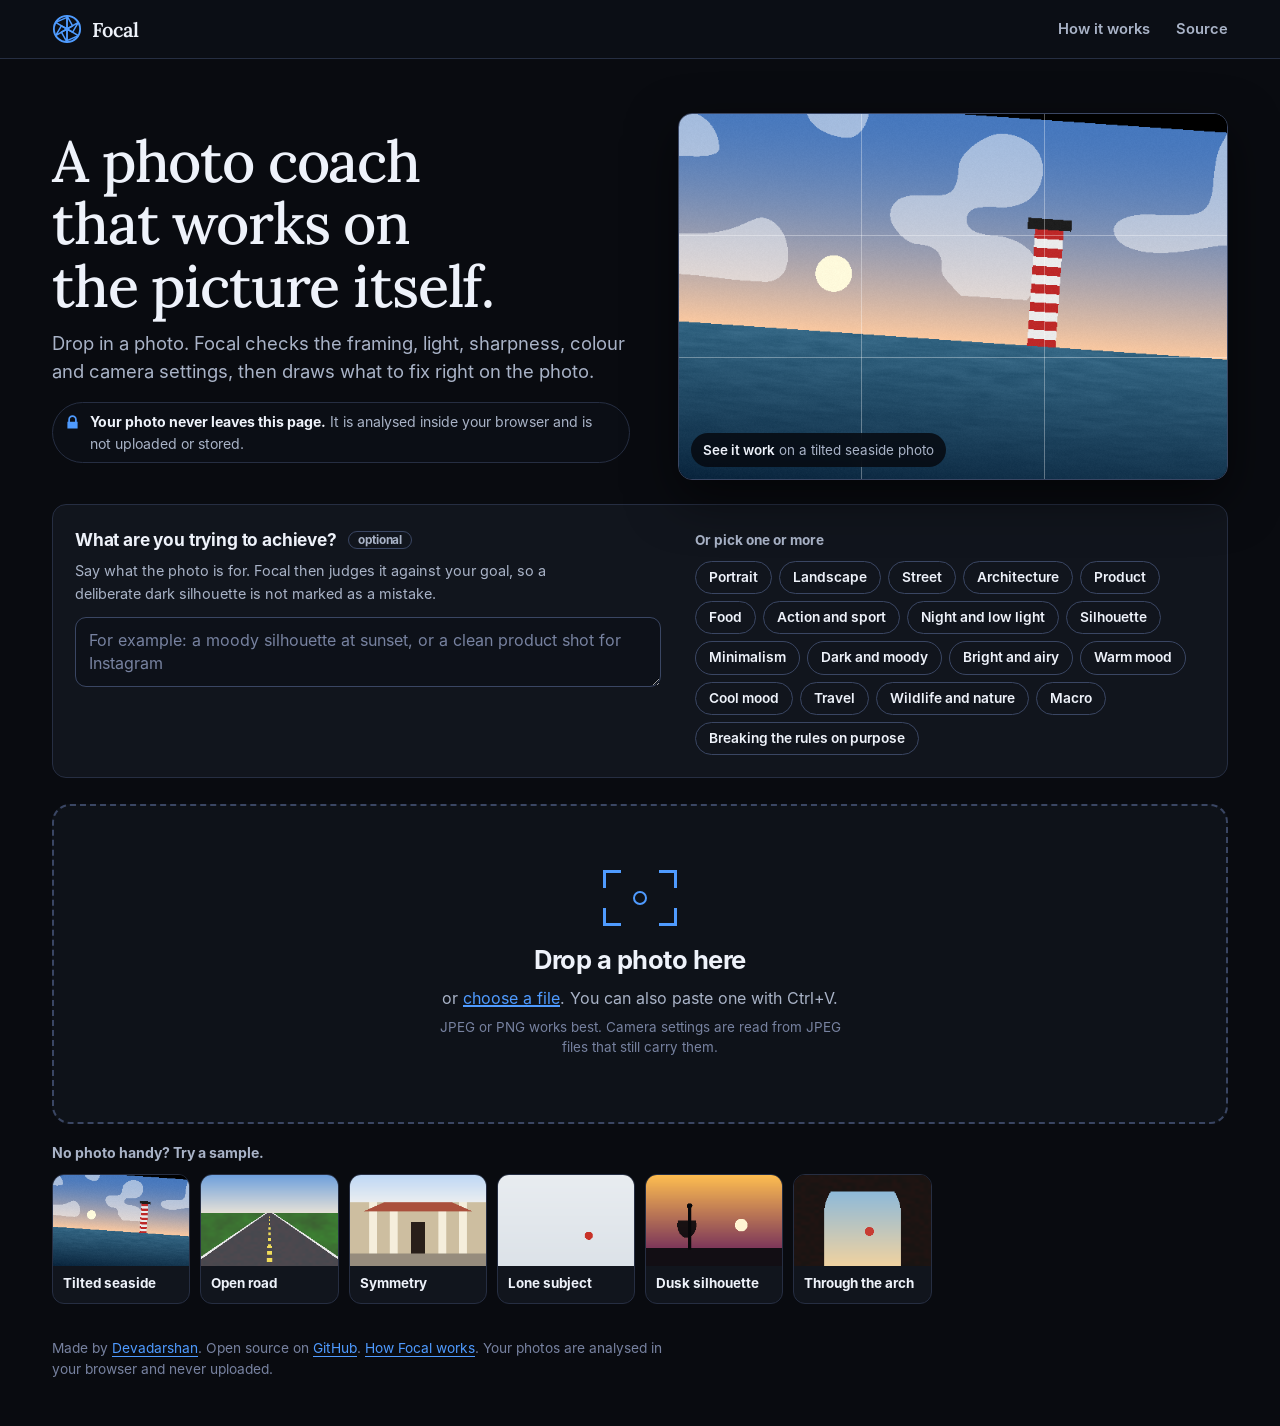
==== commit a7783035: "Landing demo that runs a real sample, and group icons on findings" ====
--- a/index.html
+++ b/index.html
@@ -24,9 +24,18 @@
 
 <main id="main" class="wrap">
   <section class="hero" id="hero">
+    <div class="hero-in">
+      <div class="hero-copy">
     <h1>A photo coach that works on the picture itself.</h1>
     <p class="lead">Drop in a photo. Focal checks the framing, light, sharpness, colour and camera settings, then draws what to fix right on the photo.</p>
     <p class="priv"><svg viewBox="0 0 20 20" aria-hidden="true"><path d="M5 9V6.5a5 5 0 0 1 10 0V9h1v8H4V9Zm2 0h6V6.5a3 3 0 0 0-6 0Z" fill="currentColor"/></svg><span><strong>Your photo never leaves this page.</strong> It is analysed inside your browser and is not uploaded or stored.</span></p>
+      </div>
+      <button type="button" class="hero-demo" id="herodemo" aria-label="Try Focal on a sample photo: a tilted seaside">
+        <canvas id="herocv" width="720" height="480" aria-hidden="true"></canvas>
+        <span class="hd-grid" aria-hidden="true"></span>
+        <span class="hd-cap"><b>See it work</b> on a tilted seaside photo</span>
+      </button>
+    </div>
   </section>
 
   <section class="card intent" aria-labelledby="intent-h">
@@ -64,14 +73,14 @@
       <div class="vbar">
         <div class="vtools" role="group" aria-label="Overlays on the photo">
           <label class="sel"><span>Grid</span><select id="gridsel"><option value="off">Off</option><option value="thirds">Thirds</option><option value="golden">Golden ratio</option><option value="diagonals">Diagonals</option><option value="axis">Centre line</option></select></label>
-          <button type="button" class="tgl" data-ov="subject" aria-pressed="false">Subject</button>
-          <button type="button" class="tgl" data-ov="lines" aria-pressed="false">Lines</button>
-          <button type="button" class="tgl" data-ov="horizon" aria-pressed="false">Horizon</button>
-          <button type="button" class="tgl" data-ov="focus" aria-pressed="false">Focus</button>
-          <button type="button" class="tgl" data-ov="zebra" aria-pressed="false">Clipping</button>
-          <button type="button" class="tgl" data-ov="space" aria-pressed="false">Empty space</button>
+          <button type="button" class="tgl" data-ov="subject" aria-pressed="false" title="Subject (O)">Subject</button>
+          <button type="button" class="tgl" data-ov="lines" aria-pressed="false" title="Lines (N)">Lines</button>
+          <button type="button" class="tgl" data-ov="horizon" aria-pressed="false" title="Horizon (H)">Horizon</button>
+          <button type="button" class="tgl" data-ov="focus" aria-pressed="false" title="Focus (F)">Focus</button>
+          <button type="button" class="tgl" data-ov="zebra" aria-pressed="false" title="Clipping (J)">Clipping</button>
+          <button type="button" class="tgl" data-ov="space" aria-pressed="false" title="Empty space (E)">Empty space</button>
         </div>
-        <div class="vact">
+        <div class="vact"><span class="keys" aria-hidden="true">G grid · J clipping · L lights out</span>
           <button type="button" class="btn ghost" id="straighten" hidden>Straighten</button>
           <button type="button" class="btn ghost" id="restore" hidden>Back to original</button>
           <label class="btn ghost" for="file">New photo</label>
--- a/css/style.css
+++ b/css/style.css
@@ -1,10 +1,17 @@
+@font-face{font-family:"Inter";font-weight:400;font-display:swap;src:url(../fonts/Inter-Regular.woff) format("woff")}
+@font-face{font-family:"Inter";font-weight:500;font-display:swap;src:url(../fonts/Inter-Medium.woff) format("woff")}
+@font-face{font-family:"Inter";font-weight:600;font-display:swap;src:url(../fonts/Inter-SemiBold.woff) format("woff")}
+@font-face{font-family:"Inter";font-weight:700 800;font-display:swap;src:url(../fonts/Inter-Bold.woff) format("woff")}
+@font-face{font-family:"Lora";font-weight:400 700;font-display:swap;src:url(../fonts/Lora.woff) format("woff")}
+@font-face{font-family:"Lora";font-style:italic;font-weight:400 700;font-display:swap;src:url(../fonts/Lora-Italic.woff) format("woff")}
 /* Focal. A neutral grey surround (the colour photographers edit on, so it never tints your judgement),
    focus-peaking cyan for what works, amber and red for what needs attention. */
 :root {
-  --bg: #232529; --panel: #2e3136; --panel-2: #383b41; --line: #454951; --line-2: #575c65;
-  --text: #eef0f3; --mute: #aab0ba; --faint: #7f8590; --ink: #141518;
-  --good: #5fd4c4; --warn: #ffb84a; --bad: #ff6b7d; --info: #9db8ff;
-  --sans: ui-sans-serif, system-ui, -apple-system, "Segoe UI", Roboto, "Helvetica Neue", Arial, sans-serif;
+  --bg: #090b10; --panel: #11151d; --panel-2: #1a2030; --line: #262e42; --line-2: #3a4663;
+  --text: #eef2fa; --mute: #a9b3c7; --faint: #7782a0; --ink: #05070c;
+  --good: #4f9bff; --warn: #ffb84a; --bad: #ff6b7d; --info: #b4c8ff;
+  --serif: "Lora", Georgia, "Times New Roman", serif;
+  --sans: "Inter", ui-sans-serif, system-ui, -apple-system, "Segoe UI", Roboto, "Helvetica Neue", Arial, sans-serif;
   --mono: ui-monospace, "SF Mono", "Cascadia Mono", Consolas, "Liberation Mono", monospace;
   --r: 14px;
 }
@@ -24,7 +31,7 @@
 [hidden] { display: none !important; }
 
 /* ---------------------------------------------------------------- top */
-.top { border-bottom: 1px solid var(--line); background: #1d1f22; }
+.top { border-bottom: 1px solid var(--line); background: #0b0e15; }
 .top-in { display: flex; align-items: center; justify-content: space-between; min-height: 58px; }
 .brand { display: inline-flex; align-items: center; gap: 10px; color: var(--text); text-decoration: none; font-weight: 800; font-size: 1.25rem; letter-spacing: -0.02em; }
 .iris { width: 30px; height: 30px; color: var(--good); }
@@ -34,9 +41,9 @@
 
 /* --------------------------------------------------------------- hero */
 .hero { padding: clamp(26px, 5vw, 54px) 0 clamp(14px, 2.5vw, 24px); }
-.hero h1 { margin: 0 0 12px; max-width: 21ch; font-size: clamp(2rem, 5vw, 3.4rem); line-height: 1.04; font-weight: 800; letter-spacing: -0.035em; text-wrap: balance; }
+.hero h1 { margin: 0 0 12px; max-width: 21ch; font-family: var(--serif); font-size: clamp(2.1rem, 5vw, 3.6rem); line-height: 1.08; font-weight: 500; letter-spacing: -0.02em; text-wrap: balance; }
 .lead { margin: 0 0 16px; max-width: 58ch; color: var(--mute); font-size: clamp(1rem, 1.6vw, 1.15rem); }
-.priv { display: inline-flex; align-items: flex-start; gap: 9px; margin: 0; padding: 8px 14px 8px 11px; border: 1px solid var(--line); border-radius: 999px; background: #1d1f22; color: var(--mute); font-size: .88rem; max-width: 100%; }
+.priv { display: inline-flex; align-items: flex-start; gap: 9px; margin: 0; padding: 8px 14px 8px 11px; border: 1px solid var(--line); border-radius: 999px; background: #0b0e15; color: var(--mute); font-size: .88rem; max-width: 100%; }
 .priv svg { flex: none; width: 17px; height: 17px; margin-top: 3px; color: var(--good); }
 .priv strong { color: var(--text); }
 
@@ -44,7 +51,7 @@
 .card { background: var(--panel); border: 1px solid var(--line); border-radius: var(--r); padding: clamp(14px, 2.2vw, 22px); }
 .opt { margin-left: 8px; padding: 1px 9px; border: 1px solid var(--line-2); border-radius: 99px; color: var(--mute); font-size: .74rem; font-weight: 700; vertical-align: 2px; }
 .btn { appearance: none; display: inline-flex; align-items: center; justify-content: center; gap: 6px; padding: 8px 14px; border: 1.5px solid var(--good); border-radius: 10px; background: var(--good); color: var(--ink); font-weight: 700; font-size: .9rem; cursor: pointer; text-decoration: none; line-height: 1.2; transition: background .15s, transform .08s; }
-.btn:hover { background: #8be3d6; }
+.btn:hover { background: #79b4ff; }
 .btn:active { transform: translateY(1px); }
 .btn.ghost { background: transparent; color: var(--text); border-color: var(--line-2); }
 .btn.ghost:hover { background: var(--panel-2); border-color: var(--mute); }
@@ -54,9 +61,9 @@
 .intent { display: grid; grid-template-columns: minmax(0, 1.15fr) minmax(0, 1fr); gap: clamp(16px, 3vw, 34px); margin-bottom: clamp(16px, 2.5vw, 26px); }
 .intent label { font-weight: 800; font-size: 1.08rem; display: block; letter-spacing: -0.01em; }
 .hint { margin: 6px 0 12px; color: var(--mute); font-size: .9rem; max-width: 60ch; }
-#intent { width: 100%; padding: 11px 13px; background: #202226; border: 1.5px solid var(--line-2); border-radius: 11px; resize: vertical; min-height: 3.4em; line-height: 1.45; }
+#intent { width: 100%; padding: 11px 13px; background: #0d1119; border: 1.5px solid var(--line-2); border-radius: 11px; resize: vertical; min-height: 3.4em; line-height: 1.45; }
 #intent::placeholder { color: var(--faint); }
-#intent:focus { outline: none; border-color: var(--good); box-shadow: 0 0 0 3px #5fd4c433; }
+#intent:focus { outline: none; border-color: var(--good); box-shadow: 0 0 0 3px #4f9bff40; }
 .read { min-height: 1.4em; margin: 8px 0 0; font-size: .88rem; color: var(--mute); }
 .read b { color: var(--good); font-weight: 700; }
 .read.warn { color: var(--warn); }
@@ -68,8 +75,8 @@
 
 /* -------------------------------------------------------------- empty */
 .empty { display: grid; gap: 18px; padding-bottom: 8px; }
-.drop { display: grid; justify-items: center; gap: 6px; text-align: center; padding: clamp(30px, 6vw, 64px) 18px; border: 2px dashed var(--line-2); border-radius: 18px; cursor: pointer; background: #26282c; transition: border-color .15s, background .15s; }
-.drop:hover, .drop.over { border-color: var(--good); background: #283033; }
+.drop { display: grid; justify-items: center; gap: 6px; text-align: center; padding: clamp(30px, 6vw, 64px) 18px; border: 2px dashed var(--line-2); border-radius: 18px; cursor: pointer; background: #0e1219; transition: border-color .15s, background .15s; }
+.drop:hover, .drop.over { border-color: var(--good); background: #131c2e; }
 .drop-art { position: relative; width: 74px; height: 56px; margin-bottom: 8px; }
 .drop-art i { position: absolute; width: 18px; height: 18px; border: 3px solid var(--good); }
 .drop-art i:nth-child(1) { left: 0; top: 0; border-right: 0; border-bottom: 0; } .drop-art i:nth-child(2) { right: 0; top: 0; border-left: 0; border-bottom: 0; }
@@ -82,7 +89,7 @@
 .sample-row { display: grid; grid-template-columns: repeat(auto-fill, minmax(138px, 1fr)); gap: 10px; }
 .sample { appearance: none; cursor: pointer; padding: 0; text-align: left; border: 1.5px solid var(--line); background: var(--panel); border-radius: 12px; overflow: hidden; color: var(--text); transition: border-color .12s, transform .12s; }
 .sample:hover { border-color: var(--good); transform: translateY(-2px); }
-.sample canvas { width: 100%; height: auto; aspect-ratio: 3 / 2; background: #1b1c1f; object-fit: cover; }
+.sample canvas { width: 100%; height: auto; aspect-ratio: 3 / 2; background: #0a0d14; object-fit: cover; }
 .sample span { display: block; padding: 7px 10px 9px; font-size: .84rem; font-weight: 700; }
 .notice { margin: 14px 0 0; padding: 12px 16px; border: 1px solid #ff6b7d66; background: #ff6b7d1a; border-radius: 12px; color: #ffd0d6; }
 .busy { display: flex; align-items: center; gap: 12px; margin: 16px 0; padding: 18px; color: var(--mute); }
@@ -103,32 +110,32 @@
 .vact { display: flex; gap: 6px; flex-wrap: wrap; }
 .vact .btn { padding: 6px 12px; font-size: .84rem; }
 .vact label.btn { cursor: pointer; }
-.vf { position: relative; display: grid; place-items: center; padding: clamp(14px, 3vw, 26px); background: #191a1d; border: 1px solid var(--line); border-radius: var(--r) var(--r) 0 0; min-height: 200px; }
+.vf { position: relative; display: grid; place-items: center; padding: clamp(14px, 3vw, 26px); background: #06080c; border: 1px solid var(--line); border-radius: var(--r) var(--r) 0 0; min-height: 200px; }
 .br { position: absolute; width: 20px; height: 20px; border: 3px solid #ffffff99; pointer-events: none; z-index: 2; }
 .br.tl { left: 8px; top: 8px; border-right: 0; border-bottom: 0; } .br.tr { right: 8px; top: 8px; border-left: 0; border-bottom: 0; }
 .br.bl { left: 8px; bottom: 8px; border-right: 0; border-top: 0; } .br.brr { right: 8px; bottom: 8px; border-left: 0; border-top: 0; }
 .frame { position: relative; width: fit-content; max-width: 100%; line-height: 0; }
 .frame img { max-width: 100%; max-height: min(68vh, 760px); width: auto; height: auto; border-radius: 3px; user-select: none; -webkit-user-drag: none; }
 .frame canvas { position: absolute; inset: 0; width: 100%; height: 100%; pointer-events: none; }
-.readout { display: flex; align-items: center; justify-content: space-between; gap: 14px; padding: 10px 14px; background: #101113; border: 1px solid var(--line); border-top: 0; border-radius: 0 0 var(--r) var(--r); }
+.readout { display: flex; align-items: center; justify-content: space-between; gap: 14px; padding: 10px 14px; background: #080a10; border: 1px solid var(--line); border-top: 0; border-radius: 0 0 var(--r) var(--r); }
 .lcd { display: flex; flex-wrap: wrap; gap: 4px 20px; margin: 0; font-family: var(--mono); min-width: 0; }
 .lcd div { display: flex; flex-direction: column; }
 .lcd dt { font-size: .62rem; letter-spacing: .08em; text-transform: uppercase; color: var(--faint); }
-.lcd dd { margin: 0; font-size: 1.05rem; font-weight: 700; color: #e9f7f4; font-variant-numeric: tabular-nums; }
+.lcd dd { margin: 0; font-size: 1.05rem; font-weight: 700; color: #eaf2ff; font-variant-numeric: tabular-nums; }
 .lcd .none { color: var(--faint); font-weight: 500; font-size: .82rem; font-family: var(--sans); }
-#hist { flex: none; width: 150px; height: 46px; background: #17181b; border-radius: 6px; }
+#hist { flex: none; width: 150px; height: 46px; background: #0d1119; border-radius: 6px; }
 
 /* -------------------------------------------------------------- score */
 .report { min-width: 0; display: grid; gap: 14px; }
 .score { display: grid; grid-template-columns: auto minmax(0, 1fr); gap: 8px clamp(14px, 3vw, 28px); align-items: center; }
 .score-main { display: flex; align-items: center; gap: 12px; }
-.big { font-size: clamp(3.4rem, 8vw, 4.9rem); font-weight: 800; letter-spacing: -0.05em; line-height: 1; font-variant-numeric: tabular-nums; color: var(--c, var(--text)); }
+.big { font-family: var(--serif); font-size: clamp(3.4rem, 8vw, 4.9rem); font-weight: 500; letter-spacing: -0.03em; line-height: 1; font-variant-numeric: tabular-nums; color: var(--c, var(--text)); }
 .big-l { font-size: .82rem; color: var(--mute); line-height: 1.35; }
 .big-l span { color: var(--text); font-weight: 800; font-size: 1rem; }
 .bars { display: grid; gap: 9px; }
 .bar { display: grid; grid-template-columns: 6.7em minmax(0, 1fr) 2.2em; align-items: center; gap: 10px; font-size: .86rem; }
 .bar b { font-weight: 700; color: var(--mute); }
-.bar .track { height: 9px; background: #1b1d20; border-radius: 99px; overflow: hidden; }
+.bar .track { height: 9px; background: #0a0d14; border-radius: 99px; overflow: hidden; }
 .bar .fill { display: block; height: 100%; width: 0; border-radius: 99px; background: var(--c, var(--good)); transition: width .5s cubic-bezier(.2, .9, .3, 1); }
 .bar em { font-style: normal; font-family: var(--mono); font-weight: 700; text-align: right; font-variant-numeric: tabular-nums; }
 .goalline { grid-column: 1 / -1; margin: 6px 0 0; padding: 10px 12px; border: 1px dashed var(--line-2); border-radius: 10px; font-size: .9rem; color: var(--mute); }
@@ -162,7 +169,7 @@
 .tag { font-family: var(--mono); font-size: .74rem; padding: 1px 8px; border-radius: 99px; border: 1px solid var(--line-2); color: var(--mute); white-space: normal; }
 .tag.est { border-style: dashed; }
 .tag.intent { color: var(--info); border-color: #9db8ff77; }
-.tag.ok { color: var(--good); border-color: #5fd4c477; }
+.tag.ok { color: var(--good); border-color: #4f9bff77; }
 .f p { margin: 5px 0 0; color: var(--mute); font-size: .92rem; }
 .f details { margin-top: 8px; }
 .f summary { cursor: pointer; font-weight: 700; font-size: .86rem; color: var(--text); }
@@ -179,7 +186,7 @@
 .pal-l { display: flex; flex-wrap: wrap; gap: 4px 14px; margin: 6px 0 0; font-size: .8rem; color: var(--mute); font-family: var(--mono); }
 .fits { display: grid; gap: 7px; }
 .fit { display: grid; grid-template-columns: 8.8em minmax(0, 1fr) 2.6em; gap: 10px; align-items: center; font-size: .86rem; }
-.fit .track { height: 8px; background: #1b1d20; border-radius: 99px; overflow: hidden; }
+.fit .track { height: 8px; background: #0a0d14; border-radius: 99px; overflow: hidden; }
 .fit .fill { display: block; height: 100%; background: var(--good); border-radius: 99px; }
 .fit.best b { color: var(--good); }
 .fit em { font-style: normal; font-family: var(--mono); text-align: right; color: var(--mute); }
@@ -191,7 +198,7 @@
 .setform { display: grid; grid-template-columns: repeat(2, minmax(0, 1fr)); gap: 10px 12px; }
 .setform label { display: grid; gap: 3px; font-size: .78rem; font-weight: 700; color: var(--mute); }
 .setform label.wide { grid-column: 1 / -1; }
-.setform input, .setform select { width: 100%; padding: 8px 10px; background: #202226; border: 1.5px solid var(--line-2); border-radius: 9px; font-size: .95rem; font-family: var(--mono); color: var(--text); min-width: 0; }
+.setform input, .setform select { width: 100%; padding: 8px 10px; background: #0d1119; border: 1.5px solid var(--line-2); border-radius: 9px; font-size: .95rem; font-family: var(--mono); color: var(--text); min-width: 0; }
 .setform input::placeholder { color: var(--faint); }
 .setform input:focus, .setform select:focus { outline: none; border-color: var(--good); }
 .setform small { font-weight: 500; color: var(--faint); font-family: var(--sans); }
@@ -200,7 +207,7 @@
 /* crops */
 .crops { display: grid; gap: 12px; }
 .crop { display: grid; grid-template-columns: 112px minmax(0, 1fr); gap: 4px 14px; padding: 12px; background: var(--panel); border: 1px solid var(--line); border-radius: 12px; align-items: start; }
-.crop canvas { width: 112px; height: auto; max-height: 112px; border-radius: 6px; background: #1b1c1f; object-fit: contain; }
+.crop canvas { width: 112px; height: auto; max-height: 112px; border-radius: 6px; background: #0a0d14; object-fit: contain; }
 .crop h4 { margin: 0; font-size: .98rem; }
 .crop p { margin: 3px 0 0; font-size: .88rem; color: var(--mute); }
 .crop .act { grid-column: 1 / -1; display: flex; flex-wrap: wrap; gap: 8px; margin-top: 8px; }
@@ -281,3 +288,103 @@
 .sit { display: grid; gap: 4px; padding: 9px 11px; border: 1px solid var(--line); border-radius: 10px; background: rgba(255,255,255,.02); }
 .sit .vals { display: flex; flex-wrap: wrap; gap: 4px 6px; }
 .sit .vals i { font-style: normal; font-size: .82rem; padding: 2px 8px; border-radius: 999px; background: var(--panel); border: 1px solid var(--line); color: var(--text); }
+
+/* ======================================================================
+   Editor workspace. Once a photo is open, the page becomes a photo editor's
+   layout: a dark stage for the picture, a tool strip under it, a slim info
+   line, and a flat side panel with slider-style scores and collapsible
+   sections. Mobile keeps the stacked page.
+   ====================================================================== */
+.keys { color: var(--faint); font-size: .74rem; white-space: nowrap; }
+.goalbox { border-bottom: 1px solid var(--line); }
+.goalbox > summary { cursor: pointer; list-style: none; padding: 11px 16px; font-weight: 700; font-size: .82rem; color: var(--mute); display: flex; justify-content: space-between; }
+.goalbox > summary::-webkit-details-marker { display: none; }
+.goalbox > summary::after { content: "+"; font: 700 1.2em/1 var(--mono); color: var(--faint); }
+.goalbox[open] > summary::after { content: "−"; }
+.goalbox .intent { border: 0; border-radius: 0; background: transparent; padding: 0 16px 14px; display: grid; gap: 10px; box-shadow: none; }
+.goalbox .intent-text, .goalbox .intent-chips { min-width: 0; }
+.goalbox .intent label { font-size: .84rem; }
+.goalbox .hint { font-size: .78rem; margin: 4px 0 8px; }
+.goalbox textarea { font-size: .86rem; }
+body.lights-out .top, body.lights-out .report, body.lights-out .vbar, body.lights-out .readout { opacity: 0; pointer-events: none; transition: opacity .2s; }
+body.lights-out .vf { background: #000; }
+
+@media (min-width: 1001px) {
+  body.has-photo { height: 100dvh; overflow: hidden; display: flex; flex-direction: column; background: #05060a; }
+  body.has-photo .skip { z-index: 30; }
+  body.has-photo .top { flex: none; background: #07090d; border-bottom: 1px solid #000; }
+  body.has-photo .top-in { min-height: 44px; }
+  body.has-photo .brand { font-size: 1.05rem; }
+  body.has-photo .iris { width: 24px; height: 24px; }
+  body.has-photo .top-nav a { font-size: .84rem; }
+  body.has-photo main.wrap { flex: 1; min-height: 0; max-width: none; padding: 0; }
+  body.has-photo .hero, body.has-photo .empty, body.has-photo .notice, body.has-photo .foot { display: none; }
+  body.has-photo .result { height: 100%; padding: 0; gap: 0; align-items: stretch;
+    grid-template-columns: minmax(0, 1fr) 372px; grid-template-rows: minmax(0, 1fr) auto auto;
+    grid-template-areas: "stage panel" "tools panel" "info panel"; }
+  body.has-photo .viewer { display: contents; position: static; }
+  body.has-photo .vf { grid-area: stage; min-height: 0; border: 0; border-radius: 0; background: #030407; padding: 20px; overflow: hidden; }
+  body.has-photo .frame img { max-height: calc(100dvh - 44px - 160px); max-width: 100%; border-radius: 1px; box-shadow: 0 6px 30px #0009; }
+  body.has-photo .vbar { grid-area: tools; margin: 0; padding: 8px 14px; background: #0d1017; border-top: 1px solid #000; justify-content: space-between; }
+  body.has-photo .readout { grid-area: info; border: 0; border-radius: 0; border-top: 1px solid #000; background: #0a0c12; padding: 6px 14px; }
+  body.has-photo .report { grid-area: panel; display: block; height: 100%; overflow-y: auto; background: #0f131b; border-left: 1px solid #000; scrollbar-width: thin; scrollbar-color: #33405c #0f131b; }
+  body.has-photo .report > .card { background: transparent; border: 0; border-radius: 0; border-bottom: 1px solid #080a0f; padding: 14px 16px; }
+  body.has-photo .tgl { border-radius: 5px; border-width: 1px; padding: 4px 10px; font-size: .78rem; font-weight: 600; background: #171c28; border-color: #2a3248; color: #d3dbee; }
+  body.has-photo .tgl:hover { background: #202738; color: #fff; }
+  body.has-photo .tgl[aria-pressed="true"] { background: #1c3560; border-color: var(--good); color: #fff; }
+  body.has-photo .sel { border-radius: 5px; border-width: 1px; border-color: #2a3248; background: #171c28; }
+  body.has-photo .btn.ghost { border-radius: 5px; border-width: 1px; padding: 5px 11px; font-size: .78rem; font-weight: 600; border-color: #2a3248; background: #171c28; }
+  body.has-photo .vtools { gap: 6px; }
+  /* score as a slider stack */
+  body.has-photo .score { grid-template-columns: 1fr; gap: 10px; }
+  body.has-photo .score-main { gap: 10px; }
+  body.has-photo .big { font-size: 2.6rem; letter-spacing: -0.04em; }
+  body.has-photo .bars { gap: 7px; }
+  body.has-photo .bar { grid-template-columns: 6.2em minmax(0, 1fr) 2em; gap: 10px; font-size: .78rem; }
+  body.has-photo .bar b { font-weight: 600; color: #b4bdd2; }
+  body.has-photo .bar .track { height: 2px; background: #33405c; border-radius: 0; overflow: visible; }
+  body.has-photo .bar .fill { position: relative; height: 2px; border-radius: 0; }
+  body.has-photo .bar .fill::after { content: ""; position: absolute; right: -5px; top: -4px; width: 10px; height: 10px; border-radius: 50%; background: #e8eefb; box-shadow: 0 0 0 1px #00000066; }
+  body.has-photo .bar em { font-weight: 600; font-size: .76rem; color: #e8eefb; }
+  /* tabs as module headings */
+  body.has-photo .tabs { position: sticky; top: 0; z-index: 3; background: #0f131b; margin: 0; padding: 0 8px; border-bottom: 1px solid #080a0f; }
+  body.has-photo .tabs button { padding: 11px 9px; font-size: .78rem; font-weight: 600; border-bottom-width: 2px; }
+  body.has-photo .tabs button[aria-selected="true"] { border-bottom-color: #e8eefb; color: #fff; }
+  body.has-photo .panel { padding: 12px 12px 28px; gap: 8px; }
+  /* findings and cards as flat rows */
+  body.has-photo .f, body.has-photo .setcard { background: #161b27; border: 0; border-radius: 4px; padding: 10px 12px 10px 15px; }
+  body.has-photo .f::before { width: 3px; }
+  body.has-photo .f-head h4, body.has-photo .setcard h4 { font-size: .88rem; font-weight: 700; }
+  body.has-photo .f p, body.has-photo .setcard p, body.has-photo .srcnote { font-size: .8rem; }
+  body.has-photo .tag { font-size: .68rem; padding: 0 7px; }
+  body.has-photo .panel h3 { font-size: .8rem; font-weight: 700; color: #b4bdd2; margin-top: 8px; }
+  body.has-photo .first h2 { font-size: .9rem; }
+  body.has-photo .first li p { font-size: .8rem; }
+  body.has-photo .lcd dd { font-size: .92rem; }
+}
+@media (min-width: 1001px) and (max-height: 640px) { body.has-photo .frame img { max-height: calc(100dvh - 44px - 130px); } }
+@media (min-width: 1001px) {
+  body.has-photo .frame img { max-height: calc(100dvh - 240px); }
+  body.has-photo .top-in { max-width: none; padding: 0 18px; }
+  body.has-photo .tabs { overflow-x: auto; flex-wrap: nowrap; scrollbar-width: none; }
+  body.has-photo .tabs button { white-space: nowrap; flex: none; padding: 11px 8px; }
+  body.has-photo .vact { margin-left: auto; }
+}
+@media (max-width: 1000px) { .keys { display: none; } }
+
+.brand { font-family: var(--serif); font-weight: 600; letter-spacing: 0; }
+.hero h1 em { font-style: italic; }
+body.has-photo .big { font-weight: 500; letter-spacing: -0.02em; }
+
+.hero-in { display: grid; gap: 28px; align-items: center; }
+.hero-demo { appearance: none; position: relative; display: block; padding: 0; border: 1px solid var(--line-2); border-radius: 14px; overflow: hidden; cursor: pointer; background: #000; color: inherit; font: inherit; text-align: left; box-shadow: 0 18px 50px #0008; transition: transform .2s, border-color .2s; }
+.hero-demo:hover { transform: translateY(-2px); border-color: var(--good); }
+.hero-demo canvas { width: 100%; height: auto; aspect-ratio: 3 / 2; }
+.hd-grid { position: absolute; inset: 0; pointer-events: none; background:
+  linear-gradient(#ffffff55,#ffffff55) 33.33% 0 / 1px 100% no-repeat, linear-gradient(#ffffff55,#ffffff55) 66.66% 0 / 1px 100% no-repeat,
+  linear-gradient(#ffffff55,#ffffff55) 0 33.33% / 100% 1px no-repeat, linear-gradient(#ffffff55,#ffffff55) 0 66.66% / 100% 1px no-repeat; }
+.hd-cap { position: absolute; left: 12px; bottom: 12px; padding: 7px 12px; border-radius: 99px; background: #05070ccc; backdrop-filter: blur(6px); font-size: .84rem; color: var(--mute); }
+.hd-cap b { color: var(--text); font-weight: 600; }
+.gi { flex: none; width: 15px; height: 15px; color: var(--mute); align-self: center; }
+@media (min-width: 900px) { .hero-in { grid-template-columns: minmax(0, 1.05fr) minmax(0, 1fr); gap: 48px; } }
+body.has-photo .gi { width: 14px; height: 14px; }
